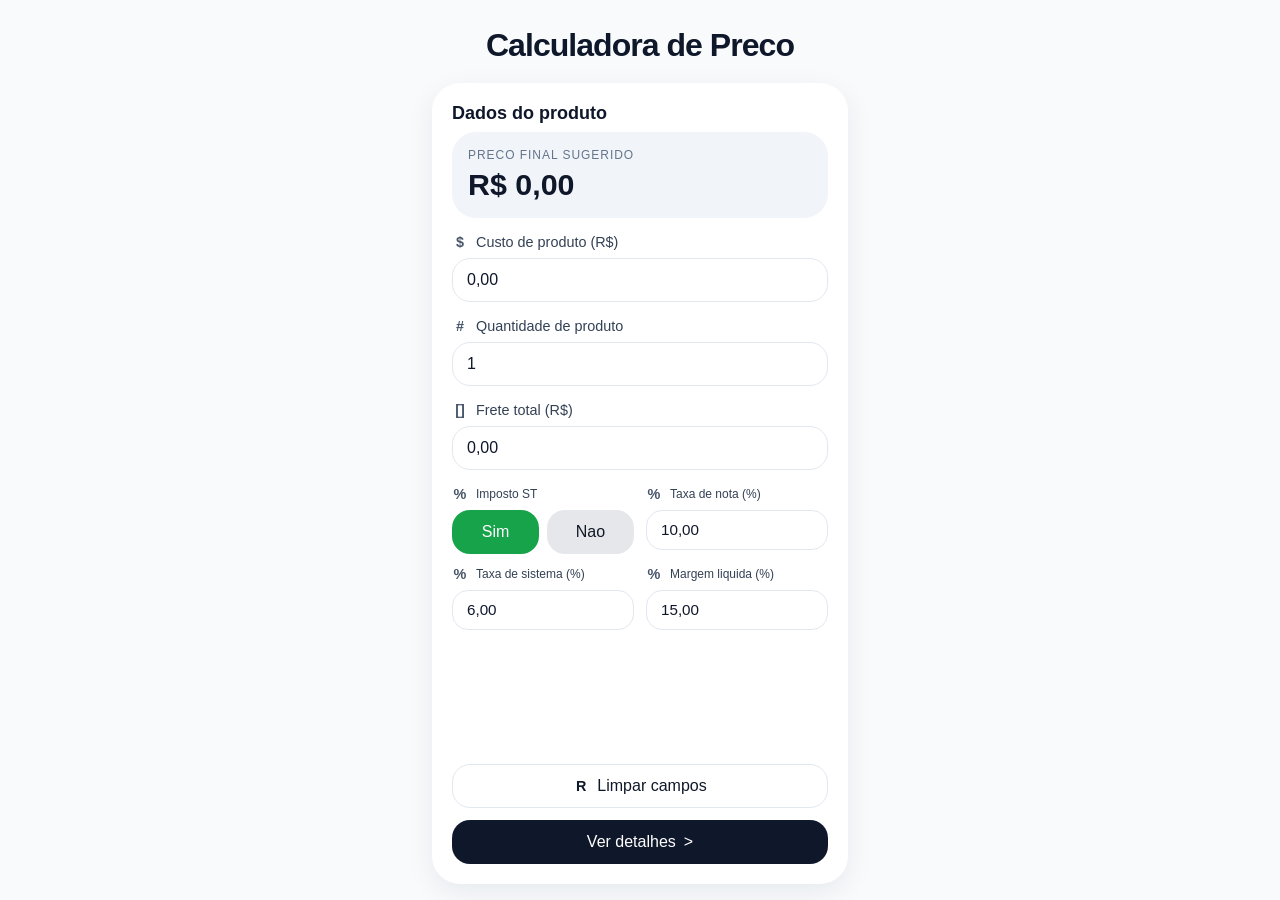
==== index.html @ 95d187ba "teste" ====
<!doctype html>
<html lang="pt-BR">
  <head>
    <meta charset="UTF-8" />
    <meta name="viewport" content="width=device-width, initial-scale=1.0, viewport-fit=cover" />
    <title>Calculadora de Preco</title>
    <meta name="theme-color" content="#f8fafc" />
    <link rel="stylesheet" href="./style.css" />
  </head>
  <body>
    <div id="root"></div>
    <script src="./script.js"></script>
  </body>
</html>
---- style.css ----
:root{
  --bg:#f8fafc;
  --panel:#ffffff;
  --panel-soft:#f1f5f9;
  --text:#0f172a;
  --muted:#64748b;
  --line:#e2e8f0;
  --dark:#0f172a;
  --green:#16a34a;
  --red:#dc2626;
  --radius-xl:28px;
  --shadow:0 8px 28px rgba(15,23,42,.07);
}

*{box-sizing:border-box}
html,body,#root{height:100%;margin:0}
body{
  font-family:Arial, Helvetica, sans-serif;
  background:var(--bg);
  color:var(--text);
}

button,input{
  font:inherit;
}

.app-shell{
  min-height:100svh;
  background:var(--bg);
  overflow-x:hidden;
}

.app-frame{
  max-width:448px;
  margin:0 auto;
  min-height:100svh;
  position:relative;
}

.screen{
  padding:16px;
  min-height:100svh;
  transition:transform .28s ease, opacity .28s ease, visibility .28s ease;
}

.screen-active{
  opacity:1;
  visibility:visible;
  pointer-events:auto;
  transform:translateX(0);
}

.screen-hidden{
  opacity:0;
  visibility:hidden;
  pointer-events:none;
  position:absolute;
  inset:0;
}

.screen-left{
  transform:translateX(-80px);
}

.screen-right{
  transform:translateX(100%);
}

.main-screen{
  display:flex;
  flex-direction:column;
  gap:16px;
}

.title-block{
  padding-top:12px;
  padding-bottom:4px;
  text-align:center;
}

.title-block h1{
  margin:0;
  font-size:2rem;
  line-height:1.1;
  letter-spacing:-0.03em;
  font-weight:800;
}

.panel{
  background:var(--panel);
  border-radius:var(--radius-xl);
  box-shadow:var(--shadow);
}

.main-card{
  flex:1;
  display:flex;
  flex-direction:column;
}

.panel-header{
  padding:20px 20px 8px 20px;
}

.panel-header h2{
  margin:0;
  font-size:1.125rem;
  font-weight:700;
}

.main-content{
  padding:0 20px 20px 20px;
  display:flex;
  flex-direction:column;
  gap:16px;
  flex:1;
}

.result-card{
  background:var(--panel-soft);
  border-radius:24px;
  padding:16px;
}

.result-label{
  font-size:.75rem;
  color:var(--muted);
  text-transform:uppercase;
  letter-spacing:.08em;
}

.result-value{
  margin-top:6px;
  font-size:1.9rem;
  line-height:1.1;
  font-weight:800;
  word-break:break-word;
}

.field{
  display:flex;
  flex-direction:column;
  gap:8px;
}

.field-label{
  display:flex;
  align-items:center;
  gap:8px;
  font-size:.9rem;
  color:#334155;
}

.field-label.compact{
  font-size:.75rem;
}

.field-icon{
  display:flex;
  align-items:center;
  justify-content:center;
  color:#475569;
}

.icon-glyph{
  display:inline-flex;
  align-items:center;
  justify-content:center;
  min-width:16px;
  font-size:.9rem;
  font-weight:700;
}

.input{
  width:100%;
  height:44px;
  border:1px solid var(--line);
  border-radius:18px;
  padding:0 14px;
  background:#fff;
  color:var(--text);
  outline:none;
  transition:border-color .15s ease, box-shadow .15s ease;
}

.input.compact{
  height:40px;
  border-radius:16px;
  font-size:.95rem;
}

.input:focus{
  border-color:#94a3b8;
  box-shadow:0 0 0 3px rgba(148,163,184,.14);
}

.tax-grid{
  display:grid;
  grid-template-columns:1fr;
  gap:12px;
}

.toggle-wrap{
  display:flex;
  gap:8px;
}

.btn{
  width:100%;
  height:44px;
  border:none;
  border-radius:18px;
  display:inline-flex;
  align-items:center;
  justify-content:center;
  gap:8px;
  cursor:pointer;
  transition:transform .08s ease, opacity .15s ease, background .15s ease, color .15s ease;
}

.btn:active{
  transform:scale(.99);
}

.btn.primary{
  background:var(--dark);
  color:#fff;
}

.btn.outline{
  background:#fff;
  color:var(--text);
  border:1px solid var(--line);
}

.toggle-active-yes{
  background:var(--green) !important;
  color:#fff !important;
}

.toggle-active-no{
  background:var(--red) !important;
  color:#fff !important;
}

.toggle-inactive{
  background:#e5e7eb !important;
  color:#111827 !important;
}

.footer-actions{
  display:flex;
  flex-direction:column;
  gap:12px;
  margin-top:auto;
  padding-top:4px;
}

.arrow-right{
  font-size:1rem;
  line-height:1;
}

.details-screen{
  background:var(--bg);
  overflow-y:auto;
}

.details-topbar{
  position:sticky;
  top:0;
  z-index:10;
  background:var(--bg);
  display:flex;
  align-items:center;
  gap:12px;
  padding-top:12px;
  padding-bottom:12px;
}

.details-topbar h2{
  margin:0;
  font-size:1.35rem;
  font-weight:800;
  line-height:1.1;
  letter-spacing:-0.03em;
}

.details-topbar p{
  margin:4px 0 0;
  font-size:.9rem;
  color:var(--muted);
}

.icon-only{
  width:44px !important;
  min-width:44px;
  padding:0;
}

.details-card{
  padding:20px;
  margin-bottom:16px;
}

.details-grid{
  display:grid;
  grid-template-columns:1fr;
  gap:12px;
}

.detail-item{
  border:1px solid var(--line);
  border-radius:22px;
  padding:14px;
  background:#fff;
}

.detail-label{
  color:var(--muted);
  font-size:.76rem;
}

.detail-value{
  margin-top:6px;
  font-weight:700;
  font-size:1rem;
}

.formula-card{
  margin-top:12px;
  border:1px solid var(--line);
  border-radius:22px;
  padding:14px;
  color:var(--muted);
  line-height:1.5;
  font-size:.82rem;
  background:#fff;
}

@media (min-width:420px){
  .tax-grid,
  .details-grid{
    grid-template-columns:1fr 1fr;
  }
}

@media (max-height:760px){
  .title-block h1{font-size:1.8rem}
  .result-value{font-size:1.65rem}
  .panel-header{padding:18px 18px 6px 18px}
  .main-content{padding:0 18px 18px 18px;gap:14px}
}

@media (max-width:360px){
  .screen{padding:12px}
  .title-block h1{font-size:1.7rem}
  .main-content{padding:0 16px 16px 16px}
}
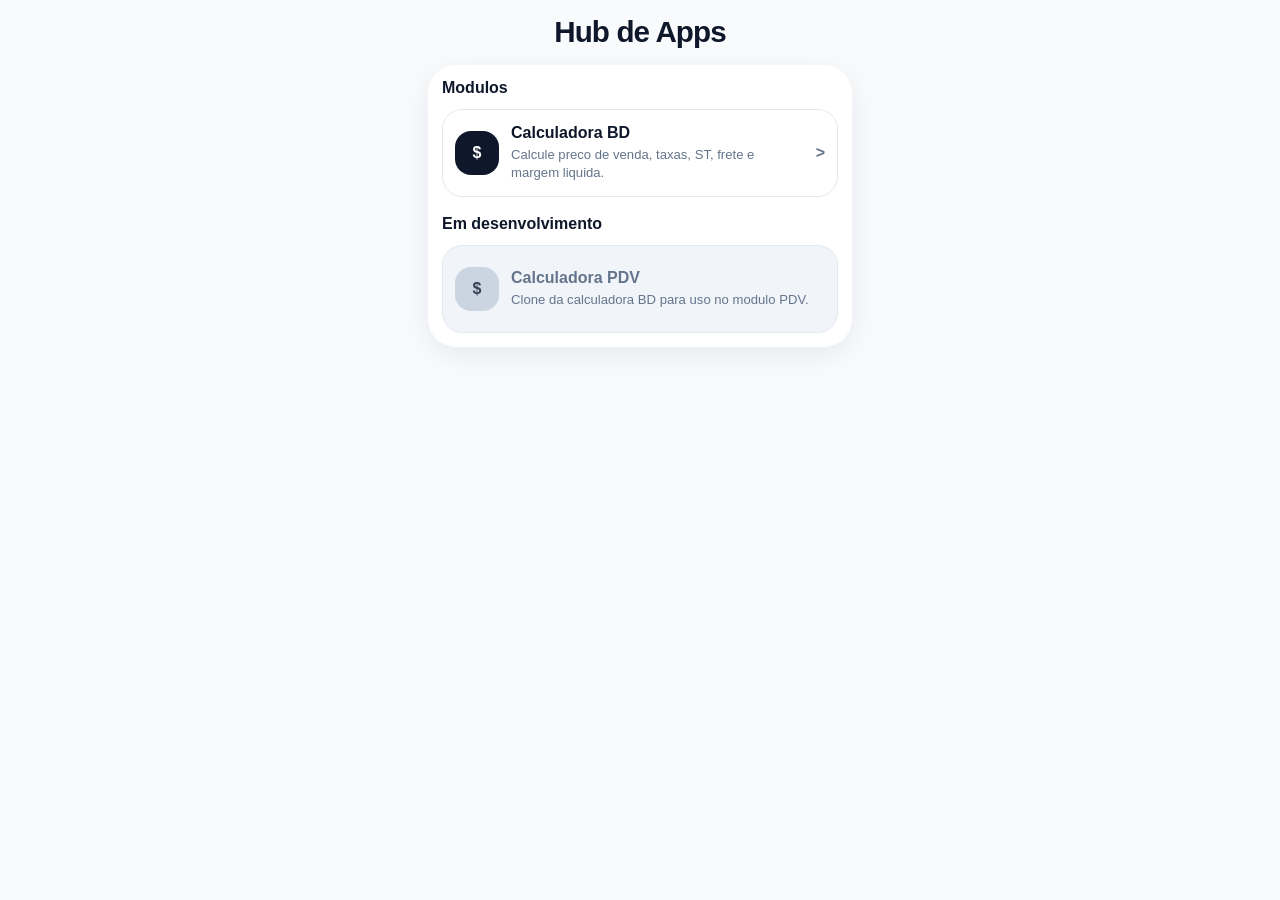
==== commit 4328c6f3: "modulos" ====
--- a/index.html
+++ b/index.html
@@ -3,12 +3,50 @@
   <head>
     <meta charset="UTF-8" />
     <meta name="viewport" content="width=device-width, initial-scale=1.0, viewport-fit=cover" />
-    <title>Calculadora de Preco</title>
+    <title>Hub de Apps</title>
     <meta name="theme-color" content="#f8fafc" />
     <link rel="stylesheet" href="./style.css" />
   </head>
   <body>
-    <div id="root"></div>
-    <script src="./script.js"></script>
+    <main class="app-shell hub-shell">
+      <div class="app-frame hub-frame">
+        <section class="screen hub-screen">
+          <div class="title-block hub-title">
+            <h1>Hub de Apps</h1>
+          </div>
+
+          <div class="panel hub-panel">
+            <div class="panel-header">
+              <h2>Modulos</h2>
+            </div>
+
+            <div class="hub-content">
+              <a class="module-card" href="./calculadora.html" aria-label="Abrir Calculadora BD">
+                <span class="module-icon" aria-hidden="true">$</span>
+                <span class="module-copy">
+                  <strong>Calculadora BD</strong>
+                  <span>Calcule preco de venda, taxas, ST, frete e margem liquida.</span>
+                </span>
+                <span class="module-arrow" aria-hidden="true">&gt;</span>
+              </a>
+            </div>
+
+            <div class="panel-header panel-header-spaced">
+              <h2>Em desenvolvimento</h2>
+            </div>
+
+            <div class="hub-content">
+              <div class="module-card module-card-disabled" aria-disabled="true">
+                <span class="module-icon" aria-hidden="true">$</span>
+                <span class="module-copy">
+                  <strong>Calculadora PDV</strong>
+                  <span>Clone da calculadora BD para uso no modulo PDV.</span>
+                </span>
+              </div>
+            </div>
+          </div>
+        </section>
+      </div>
+    </main>
   </body>
 </html>
--- a/style.css
+++ b/style.css
@@ -33,12 +33,13 @@
 .app-frame{
   max-width:448px;
   margin:0 auto;
-  min-height:100svh;
+  height:100svh;
   position:relative;
 }
 
 .screen{
-  padding:16px;
+  --screen-pad:12px;
+  padding:var(--screen-pad);
   min-height:100svh;
   transition:transform .28s ease, opacity .28s ease, visibility .28s ease;
 }
@@ -69,18 +70,160 @@
 .main-screen{
   display:flex;
   flex-direction:column;
-  gap:16px;
+  gap:10px;
+}
+
+.hub-shell{
+  display:flex;
+  align-items:stretch;
+}
+
+.hub-frame{
+  width:100%;
+}
+
+.hub-screen{
+  display:flex;
+  flex-direction:column;
+  gap:14px;
+}
+
+.hub-title{
+  padding-top:18px;
+  text-align:left;
+}
+
+.hub-kicker{
+  margin:0 0 8px;
+  color:var(--muted);
+  font-size:.75rem;
+  font-weight:700;
+  letter-spacing:.08em;
+  text-transform:uppercase;
+}
+
+.hub-title h1{
+  font-size:clamp(2rem, 8vw, 3rem);
+}
+
+.hub-subtitle{
+  margin:8px 0 0;
+  color:var(--muted);
+  font-size:.95rem;
+}
+
+.hub-panel{
+  overflow:hidden;
+}
+
+.hub-content{
+  display:flex;
+  flex-direction:column;
+  gap:10px;
+  padding:8px 14px 14px;
+}
+
+.module-card{
+  min-height:88px;
+  display:grid;
+  grid-template-columns:44px minmax(0, 1fr) 20px;
+  align-items:center;
+  gap:12px;
+  padding:12px;
+  border:1px solid var(--line);
+  border-radius:20px;
+  background:#fff;
+  color:var(--text);
+  text-decoration:none;
+  transition:transform .08s ease, border-color .15s ease, box-shadow .15s ease;
+}
+
+.module-card:hover{
+  border-color:#cbd5e1;
+  box-shadow:0 8px 22px rgba(15,23,42,.06);
+}
+
+.module-card:active{
+  transform:scale(.99);
+}
+
+.module-card-disabled{
+  grid-template-columns:44px minmax(0, 1fr);
+  color:var(--muted);
+  background:var(--panel-soft);
+}
+
+.module-icon{
+  width:44px;
+  height:44px;
+  border-radius:16px;
+  display:inline-flex;
+  align-items:center;
+  justify-content:center;
+  background:var(--dark);
+  color:#fff;
+  font-weight:800;
+}
+
+.module-card-disabled .module-icon{
+  background:#cbd5e1;
+  color:#334155;
+}
+
+.module-copy{
+  min-width:0;
+  display:flex;
+  flex-direction:column;
+  gap:4px;
+}
+
+.module-copy strong{
+  font-size:1rem;
+}
+
+.module-copy span{
+  color:var(--muted);
+  font-size:.82rem;
+  line-height:1.35;
+}
+
+.module-arrow{
+  color:var(--muted);
+  font-weight:800;
+  text-align:right;
 }
 
 .title-block{
-  padding-top:12px;
-  padding-bottom:4px;
+  padding-top:4px;
+  padding-bottom:2px;
   text-align:center;
+}
+
+.back-to-hub{
+  width:calc(100% + (var(--screen-pad) * 2));
+  height:40px;
+  display:flex;
+  align-items:center;
+  justify-content:center;
+  margin:calc(var(--screen-pad) * -1) calc(var(--screen-pad) * -1) 10px;
+  padding:0 12px;
+  border:none;
+  border-radius:0 0 16px 16px;
+  background:var(--dark);
+  color:#fff;
+  font-size:.82rem;
+  font-weight:700;
+  text-decoration:none;
+  box-shadow:var(--shadow);
+}
+
+.back-to-hub:active{
+  transform:scale(.99);
 }
 
 .title-block h1{
   margin:0;
-  font-size:2rem;
+  font-size:clamp(1.4rem, 4vw, 1.85rem);
   line-height:1.1;
   letter-spacing:-0.03em;
   font-weight:800;
@@ -99,27 +242,31 @@
 }
 
 .panel-header{
-  padding:20px 20px 8px 20px;
+  padding:14px 14px 4px 14px;
 }
 
 .panel-header h2{
   margin:0;
-  font-size:1.125rem;
+  font-size:1rem;
   font-weight:700;
 }
 
+.panel-header-spaced{
+  padding-top:4px;
+}
+
 .main-content{
-  padding:0 20px 20px 20px;
-  display:flex;
-  flex-direction:column;
-  gap:16px;
+  padding:0 14px 14px 14px;
+  display:flex;
+  flex-direction:column;
+  gap:10px;
   flex:1;
 }
 
 .result-card{
   background:var(--panel-soft);
   border-radius:24px;
-  padding:16px;
+  padding:12px 14px;
 }
 
 .result-label{
@@ -130,8 +277,8 @@
 }
 
 .result-value{
-  margin-top:6px;
-  font-size:1.9rem;
+  margin-top:4px;
+  font-size:clamp(1.45rem, 4.6vw, 1.8rem);
   line-height:1.1;
   font-weight:800;
   word-break:break-word;
@@ -140,7 +287,7 @@
 .field{
   display:flex;
   flex-direction:column;
-  gap:8px;
+  gap:6px;
 }
 
 .field-label{
@@ -173,10 +320,10 @@
 
 .input{
   width:100%;
-  height:44px;
+  height:40px;
   border:1px solid var(--line);
-  border-radius:18px;
-  padding:0 14px;
+  border-radius:16px;
+  padding:0 12px;
   background:#fff;
   color:var(--text);
   outline:none;
@@ -186,7 +333,7 @@
 .input.compact{
   height:40px;
   border-radius:16px;
-  font-size:.95rem;
+  font-size:.92rem;
 }
 
 .input:focus{
@@ -196,8 +343,8 @@
 
 .tax-grid{
   display:grid;
-  grid-template-columns:1fr;
-  gap:12px;
+  grid-template-columns:repeat(2, minmax(0, 1fr));
+  gap:10px;
 }
 
 .toggle-wrap{
@@ -207,9 +354,9 @@
 
 .btn{
   width:100%;
-  height:44px;
+  height:40px;
   border:none;
-  border-radius:18px;
+  border-radius:16px;
   display:inline-flex;
   align-items:center;
   justify-content:center;
@@ -251,9 +398,9 @@
 .footer-actions{
   display:flex;
   flex-direction:column;
-  gap:12px;
+  gap:8px;
   margin-top:auto;
-  padding-top:4px;
+  padding-top:2px;
 }
 
 .arrow-right{
@@ -274,21 +421,21 @@
   display:flex;
   align-items:center;
   gap:12px;
-  padding-top:12px;
-  padding-bottom:12px;
+  padding-top:6px;
+  padding-bottom:8px;
 }
 
 .details-topbar h2{
   margin:0;
-  font-size:1.35rem;
+  font-size:1.1rem;
   font-weight:800;
   line-height:1.1;
   letter-spacing:-0.03em;
 }
 
 .details-topbar p{
-  margin:4px 0 0;
-  font-size:.9rem;
+  margin:2px 0 0;
+  font-size:.8rem;
   color:var(--muted);
 }
 
@@ -299,61 +446,76 @@
 }
 
 .details-card{
-  padding:20px;
-  margin-bottom:16px;
+  padding:12px;
+  margin-bottom:8px;
 }
 
 .details-grid{
   display:grid;
-  grid-template-columns:1fr;
-  gap:12px;
+  grid-template-columns:repeat(2, minmax(0, 1fr));
+  gap:8px;
 }
 
 .detail-item{
   border:1px solid var(--line);
-  border-radius:22px;
-  padding:14px;
+  border-radius:16px;
+  padding:10px;
   background:#fff;
 }
 
 .detail-label{
   color:var(--muted);
-  font-size:.76rem;
+  font-size:.7rem;
 }
 
 .detail-value{
-  margin-top:6px;
+  margin-top:4px;
   font-weight:700;
-  font-size:1rem;
+  font-size:.9rem;
 }
 
 .formula-card{
-  margin-top:12px;
+  margin-top:8px;
   border:1px solid var(--line);
-  border-radius:22px;
-  padding:14px;
-  color:var(--muted);
-  line-height:1.5;
-  font-size:.82rem;
+  border-radius:16px;
+  padding:10px;
+  color:var(--muted);
+  line-height:1.35;
+  font-size:.74rem;
   background:#fff;
 }
 
 @media (min-width:420px){
+  .details-grid{
+    grid-template-columns:repeat(3, minmax(0, 1fr));
+  }
+}
+
+@media (max-height:760px){
+  .screen{--screen-pad:10px}
+  .main-screen{gap:8px}
+  .title-block h1{font-size:1.35rem}
+  .panel-header{padding:12px 12px 4px}
+  .main-content{padding:0 12px 12px;gap:8px}
+  .result-card{padding:10px 12px}
+  .result-value{font-size:1.35rem}
+  .field-label{font-size:.82rem}
+  .field-label.compact{font-size:.72rem}
+  .input,.btn,.input.compact{height:36px}
+  .tax-grid{gap:8px}
+  .details-topbar h2{font-size:1rem}
+  .details-card{padding:10px}
+  .details-grid{gap:6px}
+  .detail-item{padding:8px}
+  .detail-label{font-size:.66rem}
+  .detail-value{font-size:.82rem}
+  .formula-card{font-size:.68rem;padding:8px}
+}
+
+@media (max-width:360px){
+  .screen{--screen-pad:8px}
+  .main-content{padding:0 10px 10px}
   .tax-grid,
-  .details-grid{
-    grid-template-columns:1fr 1fr;
-  }
-}
-
-@media (max-height:760px){
-  .title-block h1{font-size:1.8rem}
-  .result-value{font-size:1.65rem}
-  .panel-header{padding:18px 18px 6px 18px}
-  .main-content{padding:0 18px 18px 18px;gap:14px}
-}
-
-@media (max-width:360px){
-  .screen{padding:12px}
-  .title-block h1{font-size:1.7rem}
-  .main-content{padding:0 16px 16px 16px}
-}
+  .details-grid{gap:6px}
+  .detail-value{font-size:.8rem}
+}
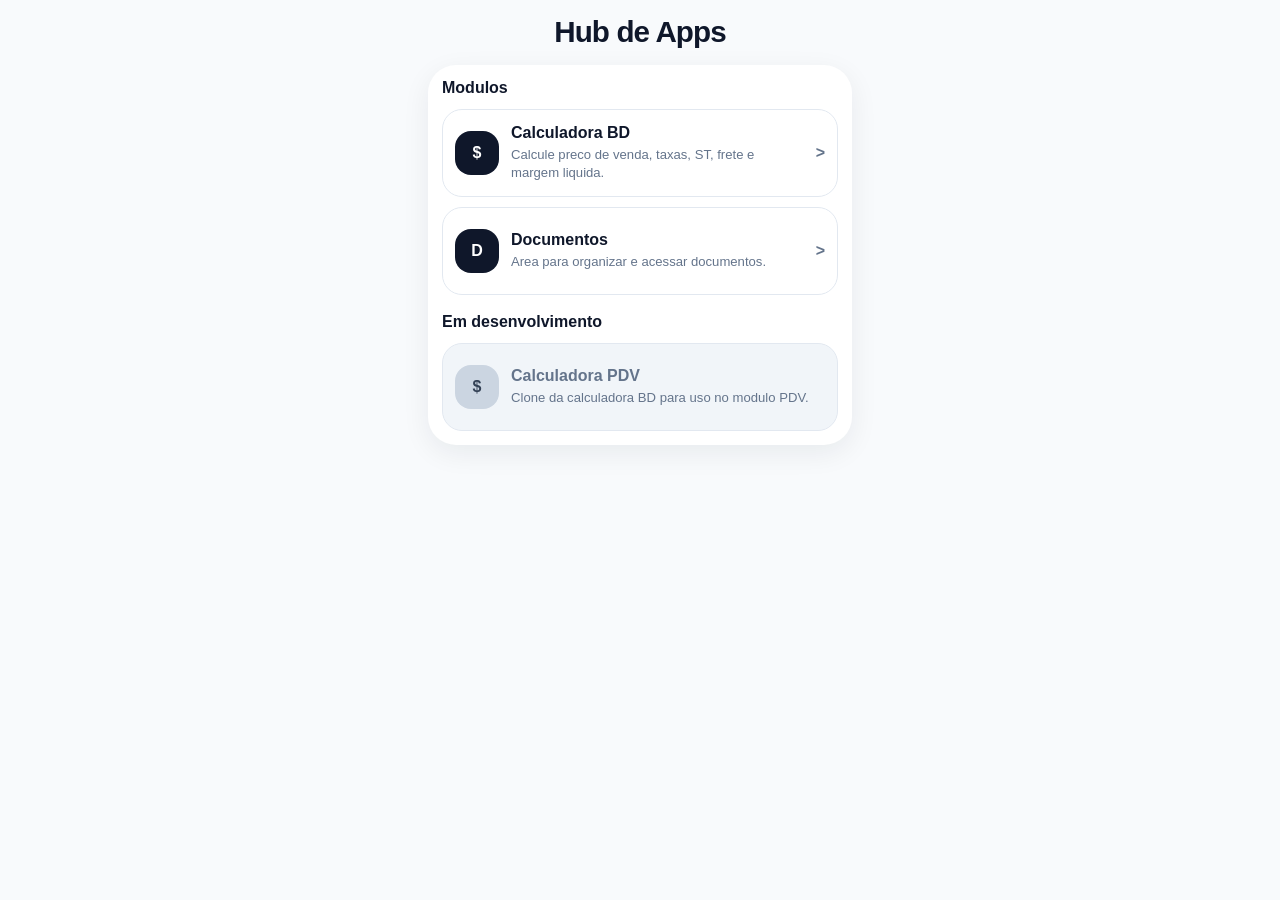
==== commit f2b11a6b: "manual" ====
--- a/index.html
+++ b/index.html
@@ -29,6 +29,15 @@
                 </span>
                 <span class="module-arrow" aria-hidden="true">&gt;</span>
               </a>
+
+              <a class="module-card" href="./documentos.html" aria-label="Abrir Documentos">
+                <span class="module-icon" aria-hidden="true">D</span>
+                <span class="module-copy">
+                  <strong>Documentos</strong>
+                  <span>Area para organizar e acessar documentos.</span>
+                </span>
+                <span class="module-arrow" aria-hidden="true">&gt;</span>
+              </a>
             </div>
 
             <div class="panel-header panel-header-spaced">
--- a/style.css
+++ b/style.css
@@ -483,6 +483,56 @@
   line-height:1.35;
   font-size:.74rem;
   background:#fff;
+}
+
+.manual-card{
+  border:1px solid var(--line);
+  border-radius:20px;
+  padding:12px;
+  background:#fff;
+}
+
+.manual-card h3{
+  margin:0 0 6px;
+  font-size:.95rem;
+  line-height:1.2;
+}
+
+.manual-card p{
+  margin:0;
+  color:var(--muted);
+  font-size:.85rem;
+  line-height:1.45;
+}
+
+.manual-list{
+  margin:0;
+  padding-left:18px;
+  color:var(--muted);
+  font-size:.84rem;
+  line-height:1.45;
+}
+
+.manual-list li{
+  margin:4px 0;
+}
+
+.manual-subitem{
+  margin-left:12px !important;
+  list-style-type:circle;
+}
+
+.manual-link{
+  color:var(--text);
+  font-weight:700;
+  text-decoration:underline;
+  text-underline-offset:3px;
+}
+
+.declaration-card{
+  display:flex;
+  flex-direction:column;
+  gap:10px;
 }
 
 @media (min-width:420px){
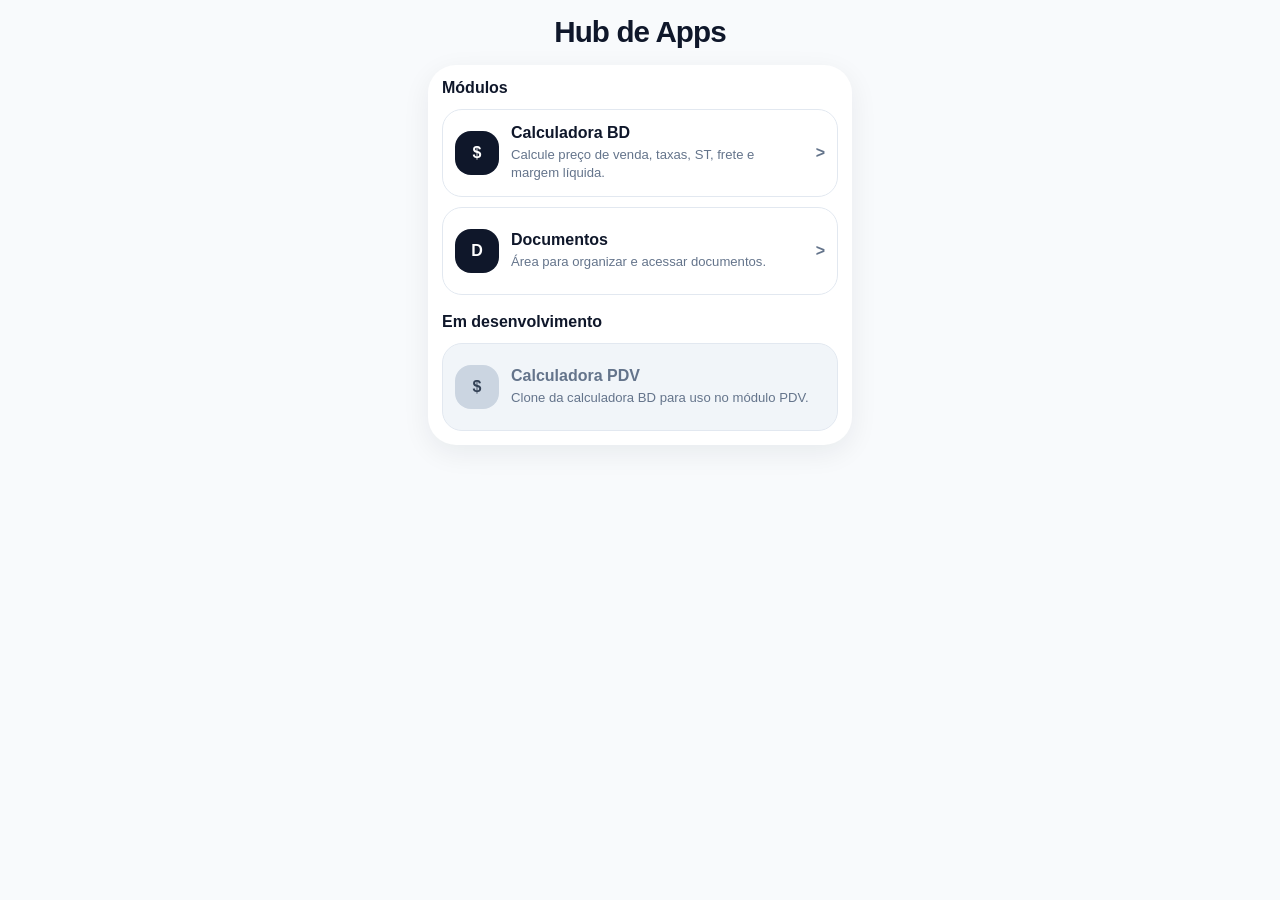
==== commit ae9dfa6f: "ortografia" ====
--- a/index.html
+++ b/index.html
@@ -17,7 +17,7 @@
 
           <div class="panel hub-panel">
             <div class="panel-header">
-              <h2>Modulos</h2>
+              <h2>Módulos</h2>
             </div>
 
             <div class="hub-content">
@@ -25,7 +25,7 @@
                 <span class="module-icon" aria-hidden="true">$</span>
                 <span class="module-copy">
                   <strong>Calculadora BD</strong>
-                  <span>Calcule preco de venda, taxas, ST, frete e margem liquida.</span>
+                  <span>Calcule preço de venda, taxas, ST, frete e margem líquida.</span>
                 </span>
                 <span class="module-arrow" aria-hidden="true">&gt;</span>
               </a>
@@ -34,7 +34,7 @@
                 <span class="module-icon" aria-hidden="true">D</span>
                 <span class="module-copy">
                   <strong>Documentos</strong>
-                  <span>Area para organizar e acessar documentos.</span>
+                  <span>Área para organizar e acessar documentos.</span>
                 </span>
                 <span class="module-arrow" aria-hidden="true">&gt;</span>
               </a>
@@ -49,7 +49,7 @@
                 <span class="module-icon" aria-hidden="true">$</span>
                 <span class="module-copy">
                   <strong>Calculadora PDV</strong>
-                  <span>Clone da calculadora BD para uso no modulo PDV.</span>
+                  <span>Clone da calculadora BD para uso no módulo PDV.</span>
                 </span>
               </div>
             </div>
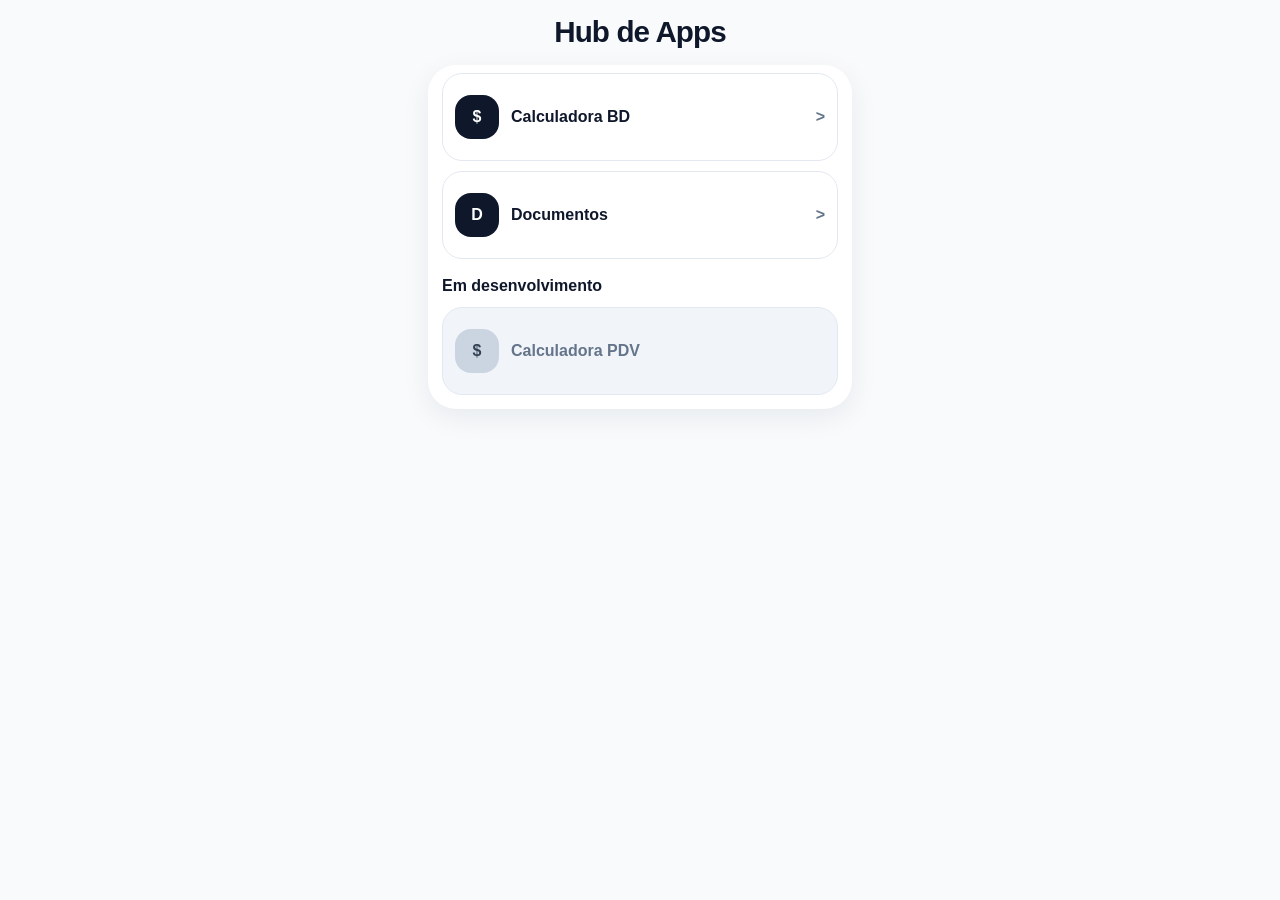
==== commit e0023338: "att" ====
--- a/index.html
+++ b/index.html
@@ -16,16 +16,11 @@
           </div>
 
           <div class="panel hub-panel">
-            <div class="panel-header">
-              <h2>Módulos</h2>
-            </div>
-
             <div class="hub-content">
               <a class="module-card" href="./calculadora.html" aria-label="Abrir Calculadora BD">
                 <span class="module-icon" aria-hidden="true">$</span>
                 <span class="module-copy">
                   <strong>Calculadora BD</strong>
-                  <span>Calcule preço de venda, taxas, ST, frete e margem líquida.</span>
                 </span>
                 <span class="module-arrow" aria-hidden="true">&gt;</span>
               </a>
@@ -34,7 +29,6 @@
                 <span class="module-icon" aria-hidden="true">D</span>
                 <span class="module-copy">
                   <strong>Documentos</strong>
-                  <span>Área para organizar e acessar documentos.</span>
                 </span>
                 <span class="module-arrow" aria-hidden="true">&gt;</span>
               </a>
@@ -49,7 +43,6 @@
                 <span class="module-icon" aria-hidden="true">$</span>
                 <span class="module-copy">
                   <strong>Calculadora PDV</strong>
-                  <span>Clone da calculadora BD para uso no módulo PDV.</span>
                 </span>
               </div>
             </div>
--- a/style.css
+++ b/style.css
@@ -263,6 +263,14 @@
   flex:1;
 }
 
+.calculator-content{
+  padding-top:14px;
+}
+
+.manual-content{
+  padding-top:14px;
+}
+
 .result-card{
   background:var(--panel-soft);
   border-radius:24px;
@@ -547,6 +555,8 @@
   .title-block h1{font-size:1.35rem}
   .panel-header{padding:12px 12px 4px}
   .main-content{padding:0 12px 12px;gap:8px}
+  .calculator-content{padding-top:12px}
+  .manual-content{padding-top:12px}
   .result-card{padding:10px 12px}
   .result-value{font-size:1.35rem}
   .field-label{font-size:.82rem}
@@ -565,6 +575,8 @@
 @media (max-width:360px){
   .screen{--screen-pad:8px}
   .main-content{padding:0 10px 10px}
+  .calculator-content{padding-top:10px}
+  .manual-content{padding-top:10px}
   .tax-grid,
   .details-grid{gap:6px}
   .detail-value{font-size:.8rem}
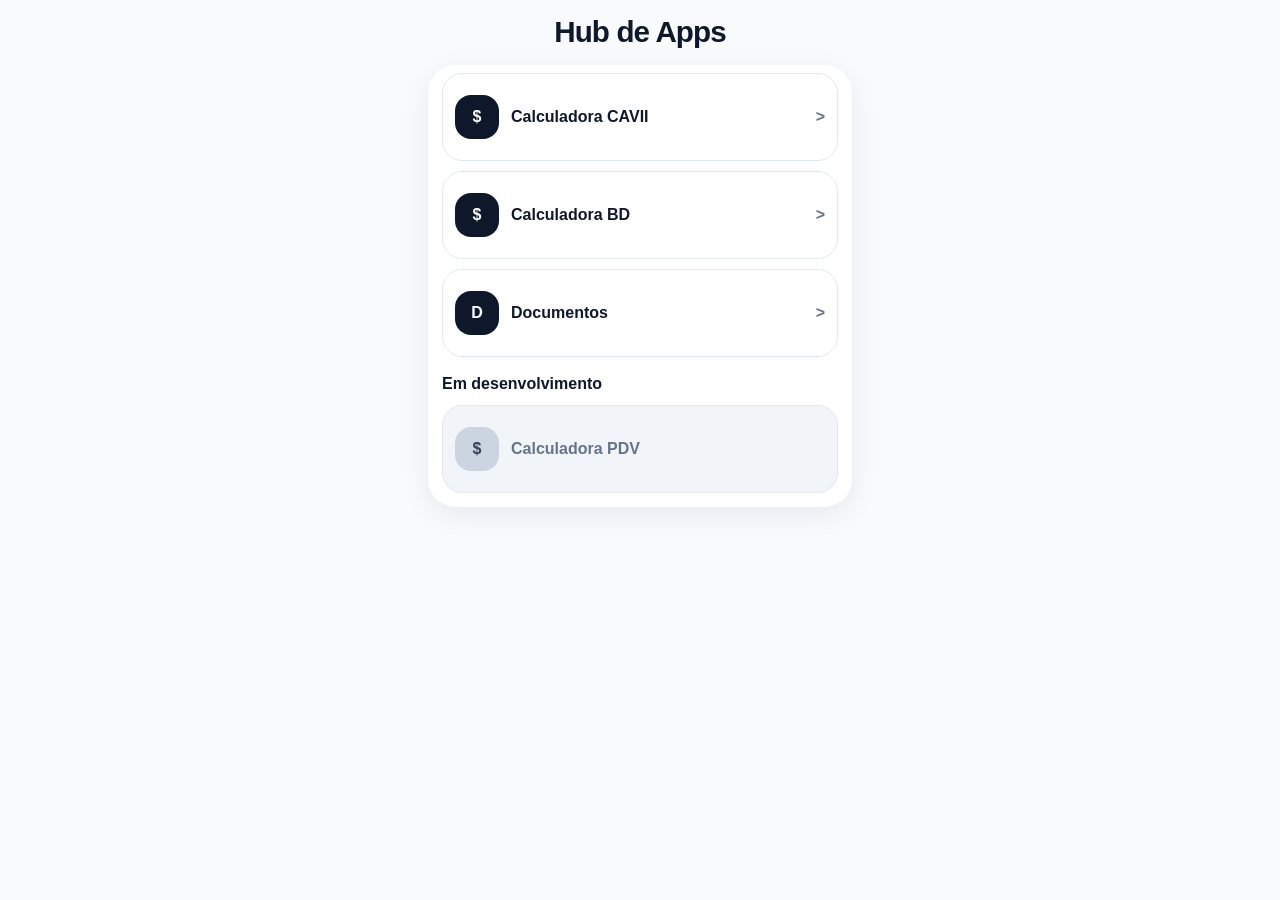
==== commit e81c7a21: "att2" ====
--- a/index.html
+++ b/index.html
@@ -17,6 +17,14 @@
 
           <div class="panel hub-panel">
             <div class="hub-content">
+              <a class="module-card" href="./calculadora-cavii.html" aria-label="Abrir Calculadora CAVII">
+                <span class="module-icon" aria-hidden="true">$</span>
+                <span class="module-copy">
+                  <strong>Calculadora CAVII</strong>
+                </span>
+                <span class="module-arrow" aria-hidden="true">&gt;</span>
+              </a>
+
               <a class="module-card" href="./calculadora.html" aria-label="Abrir Calculadora BD">
                 <span class="module-icon" aria-hidden="true">$</span>
                 <span class="module-copy">
